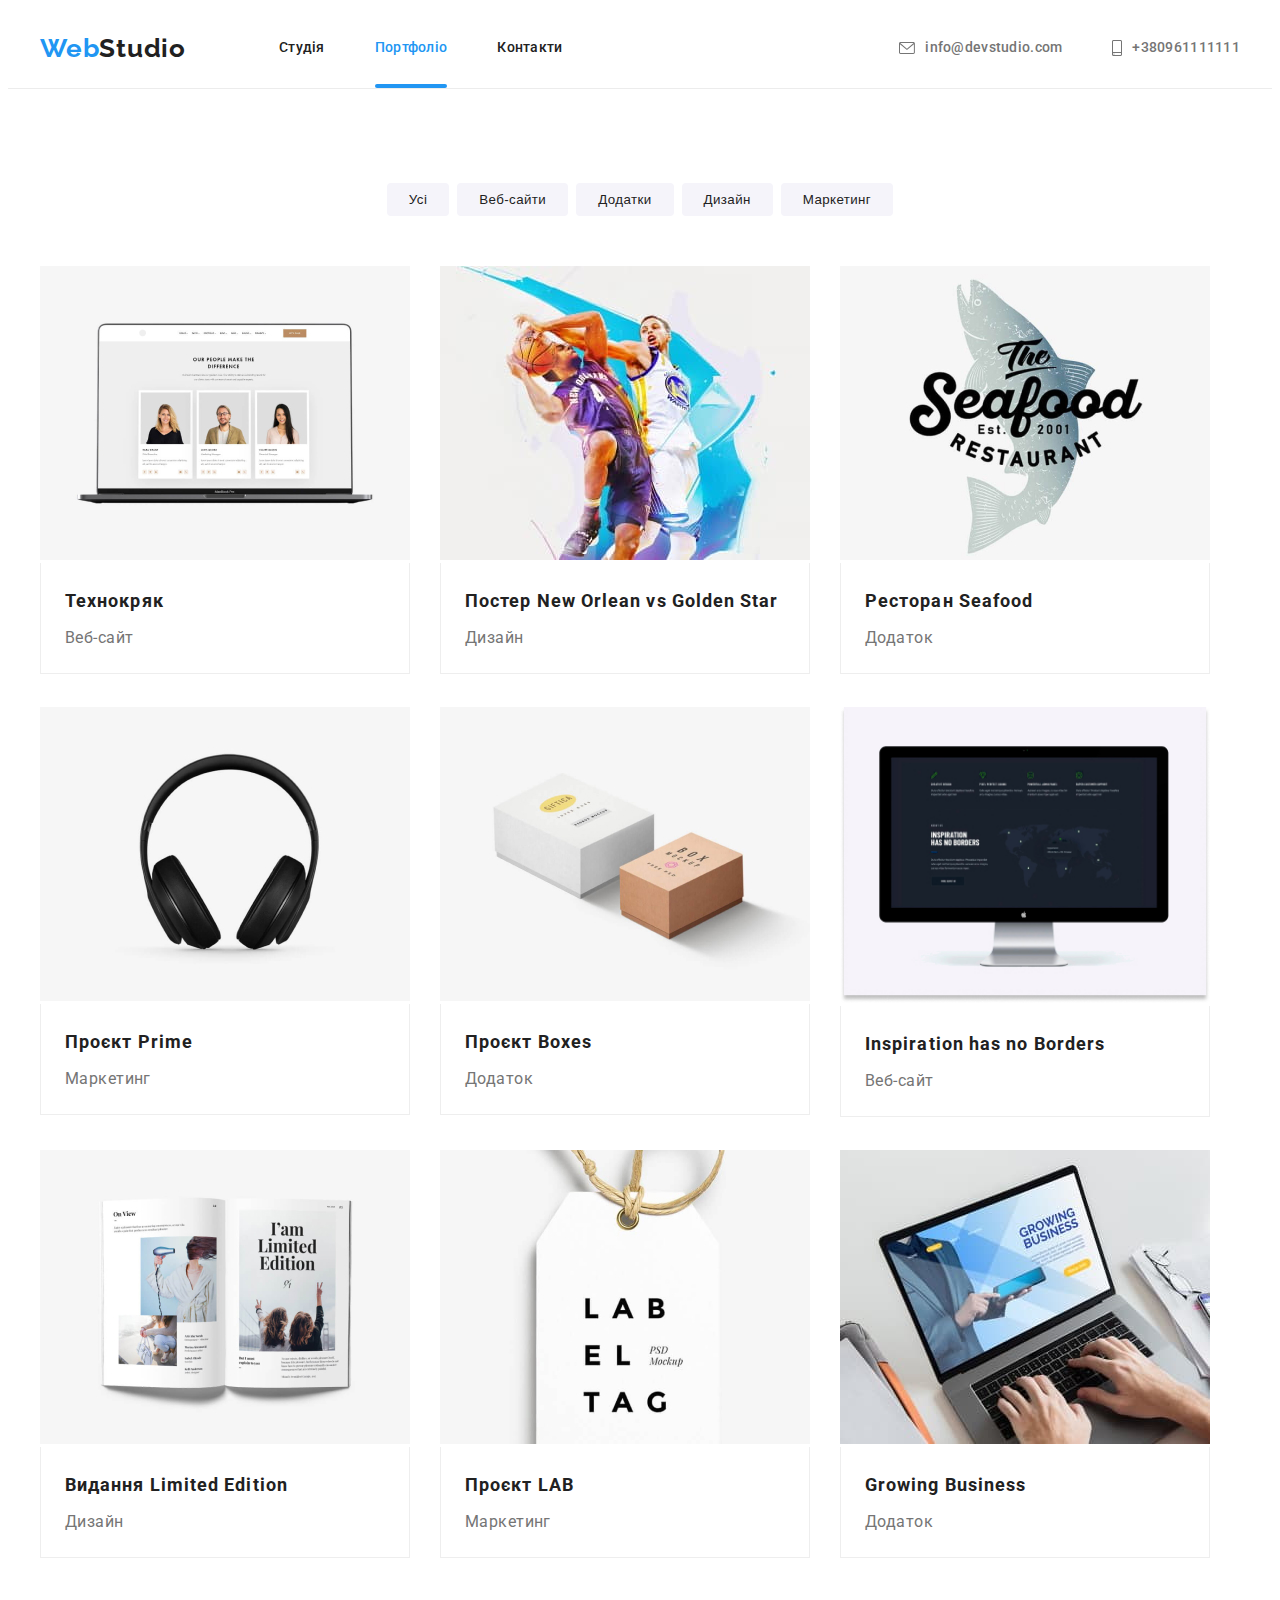
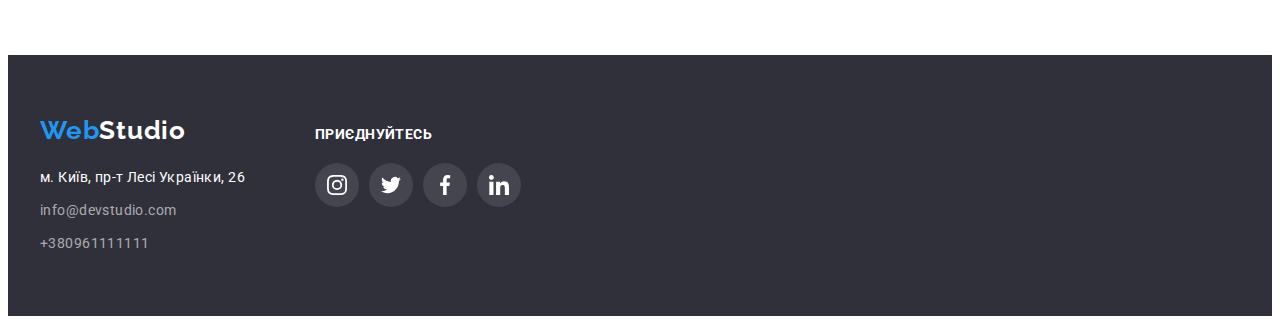
==== portfolio.html @ b55e035c "копіювання файлів" ====
<!DOCTYPE html>
<html lang="en">

<head>
    <meta charset="UTF-8">
    <meta http-equiv="X-UA-Compatible" content="IE=edge">
    <meta name="viewport" content="width=device-width, initial-scale=1.0">
    <title>Document</title>
    <link
        href="https://fonts.googleapis.com/css2?family=Raleway:wght@700&family=Roboto:wght@400;500;700;900&display=swap"
        rel="stylesheet" />
    <link rel="stylesheet" href="https://cdnjs.cloudflare.com/ajax/libs/modern-normalize/1.1.0/modern-normalize.min.css"
        integrity="sha512-wpPYUAdjBVSE4KJnH1VR1HeZfpl1ub8YT/NKx4PuQ5NmX2tKuGu6U/JRp5y+Y8XG2tV+wKQpNHVUX03MfMFn9Q=="
        crossorigin="anonymous" referrerpolicy="no-referrer" />
    <link rel="stylesheet" href="./css/styles.css" />
</head>

<body class="page">
    <!--Шапка сайта-->
    <header class="page-header">
        <div class="container contact-container">
            <nav class="main-nav">
                <a href="./index.html" class="logo"><span>Web</span><span class="studio">Studio</span></a>
                <ul class="nav-link list">
                    <li><a href="./index.html" class="menu-link link">Студія</a></li>
                    <li><a href="Портфоліо" class="menu-link link current">Портфоліо</a></li>
                    <li><a href="Контакти" class="menu-link link">Контакти</a></li>
                </ul>
            </nav>
                <ul class="contact-link list">
                    <li class="contact-list item">
                        <a href="mailto:info@devstudio.com" class="link">
                            <svg class="icon-header" width="16" height="12">
                                <use href="./images/icons.svg#icon-mail"></use>
                            </svg>
                            info@devstudio.com</a>
                    </li>
                    <li class="contact-list item">
                        <a href="tel:+380961111111" class="link">
                            <svg class="icon-header" width="10" height="16">
                                <use href="./images/icons.svg#icon-phone"></use>
                            </svg>
                            +380961111111</a>
                    </li>
                </ul>
        </div>
    </header>
    <main>
        <!--Контент страници портфолио-->
        <section class="section">
            <div class="container">
            <h1 class="visually-hidden">Приклади робіт</h1>
                <ul class="btns list">
                    <li><button type="button" class="btn-style">Усі</button></li>
                    <li><button type="button" class="btn-style">Веб-сайти</button></li>
                    <li><button type="button" class="btn-style">Додатки</button></li>
                    <li><button type="button" class="btn-style">Дизайн</button></li>
                    <li><button type="button" class="btn-style">Маркетинг</button></li>
                </ul>
                <ul class="desing-page">
                    <li class="addition">
                        <div class="addition-style">
                        <a class="items" href="">
                            <div class="addition-list">
                                <p class="work-text">Ресурс пропонує комплексні пропозиції з різним рівнем функціоналу та сервісів. Все це дозволить
                                    відвідувачу отримати вичерпні відомості про компанію чи приватну особу.</p>
                                <img src="./images/img6.jpg" alt="фото ноутбука" width="370">
                            </div>
                            <div class="desing-style">
                                <h2 class="desing-list">Технокряк</h2>
                                <p class="desing-title">Веб-сайт</p>
                            </div>
                        </a>
                        </div>
                    </li>
                    <li class="addition">
                        <div class="addition-style">
                            <a class="items" href="">
                                <div class="addition-list">
                                    <img src="./images/img7.jpg" alt="фото спортсмени" width="370">
                                    <div class="desing-text">
                                        <p class="work-text">Ресурс пропонує комплексні пропозиції з різним рівнем функціоналу та сервісів. Все
                                            це дозволить відвідувачу отримати вичерпні відомості про компанію чи приватну особу.</p>
                                    </div>
                                </div>
                                <div class="desing-style">
                                    <h2 class="desing-list">Постер New Orlean vs Golden Star</h2>
                                    <p class="desing-title">Дизайн</p>
                                </div>
                            </a>
                        </div>
                    </li>
                    <li class="addition">
                        <div class="addition-style">
                            <a class="items" href="">
                                <div class="addition-list">
                                    <img src="./images/img8.jpg" alt="фото логотип ресторану" width="370">
                                    <div class="desing-text">
                                        <p class="work-text">Ресурс пропонує комплексні пропозиції з різним рівнем функціоналу та сервісів.
                                            Все це дозволить відвідувачу отримати вичерпні відомості про компанію чи приватну особу.</p>
                                    </div>
                                </div>
                                <div class="desing-style">
                                    <h2 class="desing-list">Ресторан Seafood</h2>
                                    <p class="desing-title">Додаток</p>
                                </div>
                            </a>
                        </div>
                    </li>
                    <li class="addition">
                        <div class="addition-style">
                            <a class="items" href="">
                                <div class="addition-list">
                                    <img src="./images/img9.jpg" alt="фото навушники" width="370">
                                    <div class="desing-text">
                                        <p class="work-text">Ресурс пропонує комплексні пропозиції з різним рівнем функціоналу та сервісів.
                                            Все це дозволить відвідувачу отримати вичерпні відомості про компанію чи приватну особу.</p>
                                    </div>
                                </div>
                                <div class="desing-style">
                                    <h2 class="desing-list">Проєкт Prime</h2>
                                    <p class="desing-title">Маркетинг</p>
                                </div>
                            </a>
                        </div>
                    </li>
                    <li class="addition">
                        <div class="addition-style">
                            <a class="items" href="">
                                <div class="addition-list">
                                    <img src="./images/img10.jpg" alt="фото коробок" width="370">
                                    <div class="desing-text">
                                        <p class="work-text">Ресурс пропонує комплексні пропозиції з різним рівнем функціоналу та сервісів.
                                            Все це дозволить відвідувачу отримати вичерпні відомості про компанію чи приватну особу.</p>
                                    </div>
                                </div>
                                <div class="desing-style">
                                    <h2 class="desing-list">Проєкт Boxes</h2>
                                    <p class="desing-title">Додаток</p>
                                </div>
                            </a>
                        </div>
                    </li>
                    <li class="addition">
                        <div class="addition-style">
                            <a class="items" href="">
                                <div class="addition-list">
                                    <img src="./images/img11.jpg" alt="фото монітора" width="370">
                                    <div class="desing-text">
                                        <p class="work-text">Ресурс пропонує комплексні пропозиції з різним рівнем функціоналу та сервісів.
                                            Все це дозволить відвідувачу отримати вичерпні відомості про компанію чи приватну особу.</p>
                                    </div>
                                </div>
                                <div class="desing-style">
                                    <h2 class="desing-list">Inspiration has no Borders</h2>
                                    <p class="desing-title">Веб-сайт</p>
                                </div>
                            </a>
                        </div>
                    </li>
                    <li class="addition">
                        <div class="addition-style">
                            <a class="items" href="">
                                <div class="addition-list">
                                    <img src="./images/img12.jpg" alt="фото книжки" width="370">
                                    <div class="desing-text">
                                        <p class="work-text">Ресурс пропонує комплексні пропозиції з різним рівнем функціоналу та сервісів.
                                            Все це дозволить відвідувачу отримати вичерпні відомості про компанію чи приватну особу.</p>
                                    </div>
                                </div>
                                <div class="desing-style">
                                    <h2 class="desing-list">Видання Limited Edition</h2>
                                    <p class="desing-title">Дизайн</p>
                                </div>
                            </a>
                        </div>
                    </li>
                    <li class="addition">
                        <div class="addition-style">
                            <a class="items" href="">
                                <div class="addition-list">
                                    <img src="./images/img13.jpg" alt="фото етикетки" width="370">
                                    <div class="desing-text">
                                        <p class="work-text">Ресурс пропонує комплексні пропозиції з різним рівнем функціоналу та сервісів.
                                            Все це дозволить відвідувачу отримати вичерпні відомості про компанію чи приватну особу.</p>
                                    </div>
                                </div>
                                <div class="desing-style">
                                    <h2 class="desing-list">Проєкт LAB</h2>
                                    <p class="desing-title">Маркетинг</p>
                                </div>
                            </a>
                        </div>
                    </li>
                    <li class="addition">
                        <div class="addition-style">
                            <a class="items" href="">
                                <div class="addition-list">
                                    <img src="./images/img14.jpg" alt="фото руки на ноутбуці" width="370">
                                    <div class="desing-text">
                                        <p class="work-text">Ресурс пропонує комплексні пропозиції з різним рівнем функціоналу та сервісів.
                                            Все це дозволить відвідувачу отримати вичерпні відомості про компанію чи приватну особу.</p>
                                    </div>
                                </div>
                                <div class="desing-style">
                                    <h2 class="desing-list">Growing Business</h2>
                                    <p class="desing-title">Додаток</p>
                                </div>
                            </a>
                        </div>
                    </li>
                </ul>
            </div>
        </section>
    </main>
    <!--Футер-->

    <footer class="footer">
        <div class="container">
            <div class="container-content">
                <a href="./index.html" class="logo logo-title"><span>Web</span><span class="tipo">Studio</span></a>
                <address class="address">
                    <ul class="address-list">
                        <li><a href="https://www.google.com.ua/maps/place/%D0%B1%D1%83%D0%BB.+%D0%9B%D0%B5%D1%81%D0%B8+%D0%A3%D0%BA%D1%80%D0%B0%D0%B8%D0%BD%D0%BA%D0%B8,+26,+%D0%9A%D0%B8%D0%B5%D0%B2,+02000/@50.4265807,30.5383858,17z/data=!3m1!4b1!4m5!3m4!1s0x40d4cf0e033ecbe9:0x57a4dffefec77da0!8m2!3d50.4265807!4d30.5383858?hl=ru"
                                target="_blank" rel="noopener noreferrer" class="address-city"> м. Київ, пр-т Лесі Українки,
                                26</a></li>
                        <li class="top-list">
                            <a href="mailto:info@devstudio.com" class="address-mail">info@devstudio.com</a>
                        </li>
                        <li class="top-list">
                            <a href="tel:+380961111111" class="address-tel">+380961111111</a>
                        </li>
                    </ul>
                </address>
            </div>
            <div class="social-container-wrapper">
                <h2 class="social-title">приєднуйтесь</h2>
                <ul class="social-main-list">
                    <li class="social-top-icon">
                        <a href="" class="social-link link">
                            <svg class="icon-social" width="20" height="20">
                                <use href="./images/icons.svg#icon-instagram"></use>
                            </svg>
                        </a>
                    </li>
                    <li class="social-top-icon">
                        <a href="" class="social-link link">
                            <svg class="icon-social" width="20" height="20">
                                <use href="./images/icons.svg#icon-twitter"></use>
                            </svg>
                        </a>
                    </li>
                    <li class="social-top-icon">
                        <a href="" class="social-link link">
                            <svg class="icon-social" width="20" height="20">
                                <use href="./images/icons.svg#icon-facebook"></use>
                            </svg>
                        </a>
                    </li>
                    <li class="social-top-icon">
                        <a href="" class="social-link link">
                            <svg class="icon-social" width="20" height="20">
                                <use href="./images/icons.svg#icon-linkedin"></use>
                            </svg>
                        </a>
                    </li>
                </ul>
            </div>
        </div>
    </footer>
    <script src="./js/modal.js"></script>
    </body>
    
    </html>
---- css/styles.css ----
:root {
  --primary-text-color: #212121;
  --title-text-color: #757575;
  --accent-color: #2196f3;
  --primary-white-color: #ffffff;
  --primary-black-color: #2f303a;
  --title-white-color: rgba(255, 255, 255, 0.6);
  --background-grey-color: #F5F4FA;
  --icons-color: rgba(175, 177, 184, 1);
}

p,
h1,
h2,
h3,
h4,
h5,
h6 {
  margin: 0;
}

ul {
  margin: 0;
  padding-left: 0;
  list-style: none;
}

/* Шапка сайта */

body {
  background-color: var(--primary-white-color);
  color: var(--primary-text-color);
  font-family: roboto, sans-serif;
  font-size: 14px;
  letter-spacing: 0.03em;
}

.page-header {
  border-bottom: 1px solid #ececec;
}

.container {
  margin-left: auto;
  margin-right: auto;
  width: 1200px;
  padding-left: 15px;
  padding-right: 15px;
}

.list {
  padding: 0;
  margin: 0;
  list-style: none;
}

.link {
  display: flex;
  align-items: center;
  text-decoration: none;
  margin: 0;
}

a {
  text-decoration: none;
}

.button {
  cursor: pointer;
}

.section {
  padding-top: 94px;
  padding-bottom: 94px;
}

.main-nav,
.contact-container {
  display: flex;
  align-items: center;
}

.nav-link,
.contact-link {
  display: flex;
  align-items: center;
}

.nav-link {
  margin-left: 93px;
}

.logo {
  display: inline-block;
  color: var(--accent-color);
  font-family: raleway, sans-serif;
  font-size: 26px;
  font-weight: 700;
  line-height: 1.19;
  letter-spacing: 0.03em;
}

.studio {
  color: var(--primary-text-color);
}

.nav-link li:not(:first-child),
.contact-link li:not(:first-child) {
  margin-left: 50px;
}

.nav-link .link {
  display: block;
  padding: 32px 0;
  font-weight: 500;
  color: var(--primary-text-color);
  line-height: 1.14;
  letter-spacing: 0.02em;
  text-decoration: none;
  transition: color 250ms cubic-bezier(0.4, 0, 0.2, 1);
}

.contact-link {
  margin-left: auto;
  transition: color 250ms cubic-bezier(0.4, 0, 0.2, 1);
  }

.menu-link {
  position: relative;
}

.link.current::after {
  content: "";

  position: absolute;
  left: 0;
  bottom: 0;
  display: block;
  width: 100%;
  height: 4px;
  background-color: var(--accent-color);
  opacity: 1;
  transition: opacity 250ms cubic-bezier(0.4, 0, 0.2, 1);
  border-radius: 4px;
}

.icon-header {
  fill: currentColor;
  margin-right: 10px;
}

.contact-list .link {
  transition: color 250ms cubic-bezier(0.4, 0, 0.2, 1);
}

.contact-list .link:hover,
.contact-list .link:focus {
  color: var(--accent-color);
  fill: var(--accent-color);
}

.nav-link .link:hover,
.nav-link .link:focus {
  color: var(--accent-color);
}

.contact-link .link {
  padding: 32px 0;
  color: var(--title-text-color);
  font-weight: 500;
  line-height: 1.14;
  letter-spacing: 0.02em;
  text-decoration: none;
}

.link.current {
  color: var(--accent-color);
  font-weight: 500;
  font-size: 14px;
  line-height: 1.14;
  letter-spacing: 0.02em;
  text-decoration: none;
}

/* Герой */

.hero {
  padding-top: 200px;
  padding-bottom: 200px;
  text-align: center;
  margin: 0px auto;
  max-width: 1600px;
  background-color: var(--primary-black-color);
  background-position: center;
  background-size: cover;
  background-repeat: no-repeat;
  background-image: linear-gradient(rgba(47, 48, 58, 0.4),
        rgba(47, 48, 58, 0.4)),
      url(../images/Img001.jpg);
}

.hero-title {
  max-width: 696px;
  margin-right: auto;
  margin-left: auto;
  margin-bottom: 30px;
  color: var(--primary-white-color);
  font-weight: 900;
  font-size: 44px;
  line-height: 1.36;
  text-align: center;
  letter-spacing: 0.06em;
  text-transform: uppercase;
}

.button-primary {
  display: inline-block;
  color: var(--primary-white-color);
  background-color: var(--accent-color);
  font-family: inherit;
  font-style: normal;
  font-weight: 700;
  font-size: 16px;
  line-height: 1.88;
  align-items: center;
  text-align: center;
  cursor: pointer;
  padding: 10px 32px;
  letter-spacing: 0.06em;
  border-radius: 4px;
  border: none;
}

.backdrop.is-hidden {
  visibility: hidden;
  opacity: 0;
  pointer-events: none;
}

.backdrop {
  position: fixed;
  top: 0;
  left: 0;
  width: 100%;
  height: 100%;
  background-color: rgba(0, 0, 0, 0.2);
  opacity: 1;
  transition: opacity 250ms cubic-bezier(0.4, 0, 0.2, 1), 
  visibility 250ms cubic-bezier(0.4, 0, 0.2, 1);
}

.modal {
  position: absolute;
  top: 50%;
  left: 50%;
  transform: translate(-50%, -50%);
  min-height: 581px;
  min-width: 528px;
  background-color: var(--primary-white-color);
  border-radius: 4px;
}

.button-close {
  display: flex;
  align-items: center;
  justify-content: center;
  cursor: pointer;
  position: absolute;
  right: 8px;
  top: 8px;
  width: 30px;
  height: 30px;
  border-radius: 50%;
  border: 1px solid rgba(0, 0, 0, 0.1);
}

/* Особливості */

.section-peculiarities {
  padding-bottom: 0;
}

.peculiarities {
  display: flex;
  text-decoration: none;
  justify-content: center;
}

.peculiarities .item +.item {
  margin-left: 30px;
}

.icons-title {
  display: flex;
  align-items: center;
  justify-content: center;
  height: 120px;
  margin-bottom: 30px;
  border-radius: 4px;
  background-size: 70px;
  background-repeat: no-repeat;
  background-position: center;
  background-color: var(--background-grey-color);
}

.peculiarities-title {
  margin-bottom: 10px;
  color: var(--primary-text-color);
  font-weight: 700;
  font-size: 14px;
  line-height: 1.14;
  letter-spacing: 0.03em;
}

.peculiarities-text {
  width: 270px;
  color: var(--title-text-color);
  font-weight: 400;
  font-size: 14px;
  line-height: 1.7;
  letter-spacing: 0.03em;
}

/* Чим ми займаємося */

.section-title {
  margin-bottom: 50px;
  text-align: center;
  color: var(--primary-text-color);
  font-size: 36px;
  line-height: 1.17;
}

.container-work {
  display: flex;
}

.image-work {
  display: block;
  width: 370px;
}

.container-work .item +.item {
  margin-left: 30px;
}

.description-item {
  position: relative;
}

.description-title {
  display: flex;
  align-items: center;
  justify-content: center;
  position: absolute;
  bottom: 0;
  width: 370px;
  height: 70px;
  background-color: rgba(47, 48, 58, 0.8);
}

.description-list {
  font-weight: 700;
  line-height: 1.14;
  color: var(--primary-white-color);
  text-align: center;
  text-transform: uppercase;
}

/* Наша команда */

.team-container {
  width: 270px;
  box-shadow: 0px 1px 3px rgba(0, 0, 0, 0.12), 0px 1px 1px rgba(0, 0, 0, 0.14),
  0px 2px 1px rgba(0, 0, 0, 0.2);
  border-radius: 0px 0px 4px 4px;
  background: var(--primary-white-color);
}

.team-list {
  display: flex;
}

.team-list .item +.item {
  margin-left: 30px;
}

.team-comand {
  padding: 30px;
}

.social-list {
  display: flex;
  align-items: center;
  justify-content: center;
  gap: 10px;
}

.social-item {
  display: flex;
  align-items: center;
  justify-content: center;
  width: 44px;
  height: 44px;
  background-color: var(--primary-white-color);
  border-radius: 50%;
  transition: background-color 250ms cubic-bezier(0.4, 0, 0.2, 1);
}

.social-item .icon {
  fill:var(--icons-color)
}

.social-item:hover .icon,
.social-item:focus .icon {
  fill: var(--primary-white-color);
}

.social-item:hover,
.social-item:focus {
  background-color: var(--accent-color);
}

.team {
 background-color:var(--background-grey-color);
}

.team-name {
  margin-bottom: 10px;
  text-align: center;
  color: var(--primary-text-color);
  font-weight: 500;
  font-size: 16px;
  line-height: 1.19;
}

.team-position {
  margin-bottom: 16px;
  text-align: center;
  color: var(--title-text-color);
  font-weight: 400;
  font-size: 16px;
  line-height: 1.19;
}

 /*--Постійні кліенти--*/

.clients {
  display: flex;
}

.clients-link {
  display: flex;
  align-items: center;
  justify-content: center;
  border: 1px solid var(--icons-color);
  border-radius: 4px;
  width: 100%;
  height: 100%;
  transition: border-color 250ms cubic-bezier(0.4, 0, 0.2, 1);
}

.icon {
  transition: fill 250ms cubic-bezier(0.4, 0, 0.2, 1);
}

.clients-list { 
  width: 170px;
  height: 92px;
}

.clients-link .icon {
  fill: var(--icons-color);     
}

.clients .item +.item {
  margin-left: 30px;
}

.clients-link:hover,
.clients-link:focus {
  border-color: var(--accent-color);
}

.clients-link:hover .icon,
.clients-link:focus .icon {
  fill: var(--accent-color);
}

.btns {
  display: flex;
  justify-content: center;
  margin-bottom: 50px;
}

.btns li:not(:first-child) {
  margin-left: 8px;
}

.btns .btn-style {
  background-color: var(--background-grey-color);
  color: var(--primiry);
  font-weight: 500;
  line-height: 1.6;
  letter-spacing: 0.03em;
  padding: 6px 22px;
  border-radius: 4px;
  box-shadow: none;
  cursor: pointer;
  border: none;
  transition: color 250ms cubic-bezier(0.4, 0, 0.2, 1),
      background-color 250ms cubic-bezier(0.4, 0, 0.2, 1),
      box-shadow 250ms cubic-bezier(0.4, 0, 0.2, 1);
}

.btns .btn-style:hover,
.btns .btn-style:focus {
  background-color: var(--accent-color);
  color: var(--primary-white-color);
  box-shadow: 0px 3px 1px rgba(0, 0, 0, 0.1), 0px 1px 2px rgba(0, 0, 0, 0.08),
  0px 2px 2px rgba(0, 0, 0, 0.12);
}

.items {
  display: inline-block;
  transition: box-shadow 250ms cubic-bezier(0.4, 0, 0.2, 1);
}

.items .desing-style {
  overflow: hidden;
  padding: 20px 24px;
  border-left: 1px solid #eeeeee;
  border-right: 1px solid #eeeeee;
  border-bottom: 1px solid #eeeeee;
}

.items:hover,
.items:focus {
  box-shadow: 0px 1px 1px rgba(0, 0, 0, 0.12), 0px 4px 4px rgba(0, 0, 0, 0.06),
  1px 4px 6px rgba(0, 0, 0, 0.16);
}

.desing-page li {
  margin-left: 30px;
  margin-top: 30px;
}

.desing-page li:nth-child(3n + 1) {
  margin-left: 0px;
}

.desing-page li:nth-child(-n + 3) {
  margin-top: 0px;
}

.desing-page {
  display: flex;
  flex-wrap: wrap;
}

.addition-list {
  position: relative;
  overflow: hidden;
}

.addition-list .work-text {
  transition: transform 250ms cubic-bezier(0.4, 0, 0.2, 1);
}

.addition-style:hover .work-text {
  transform: translateY(0);
  background-color: rgba(33, 150, 243, 0.9);
}

.work-text {
  position: absolute;
  bottom: 0;
  left: 0;
  padding: 63px 24px;
  width: 100%;
  height: 100%;
  margin: 0;
  color: var(--primary-white-color);
  font-size: 18px;
  line-height: 1.56;
  text-decoration: none;
  transform: translateY(100%);
}

.desing-list {
  margin-bottom: 4px;
  color: var(--primary-text-color);
  font-weight: 700;
  font-size: 18px;
  line-height: 2;
  letter-spacing: 0.06em;
  text-decoration: none;
}

.desing-title {
  color: var(--title-text-color);
  font-size: 16px;
  line-height: 1.88;
  text-decoration: none;
}

/* Футер */

.footer {
  padding-top: 60px;
  padding-bottom: 60px;
  background-color: var(--primary-black-color);
}

.logo-title {
  margin-bottom: 20px;
}

.address-list .address-mail .address-tel {
  text-decoration: none;
  font-style: normal;
}

.address-mail:hover,
.address-mail:focus {
  color: var(--accent-color);
}

.address-tel:hover,
.address-tel:focus {
  color: var(--accent-color);
}

.top-list {
  margin-top: 9px;
}

.address-city {
  color: var(--primary-white-color);
  font-style: normal;
  line-height: 1.71;
  text-decoration: none;
}

.address-tel,
.address-mail {
  color: var(--title-white-color);
  font-style: normal;
  line-height: 1.71;
  text-decoration: none;
  transition: color 250ms cubic-bezier(0.4, 0, 0.2, 1);
}

.tipo {
  color: var(--primary-white-color);
}

.footer .container {
  display: flex;
  align-items: baseline;
}

.social-main-list {
  display: flex;
  gap: 10px;
}

.social-container-wrapper {
  margin-left: 70px;
  padding: 0;
}

.social-title {
  margin-bottom: 20px;
  color: var(--primary-white-color);
  font-style: normal;
  font-weight: 700;
  font-size: 14px;
  line-height: 1.14;
  letter-spacing: 0.03em;
  text-transform: uppercase;
}

.social-top-icon {
  display: flex;
  align-items: center;
  justify-content: center;
  width: 44px;
  height: 44px;
  background-color: rgba(255, 255, 255, 0.1);
  border-radius: 50%;
  cursor: pointer;
  transition: background-color 250ms cubic-bezier(0.4, 0, 0.2, 1);
}

.icon-social {
  fill: var(--primary-white-color);
}

.social-top-icon:focus,
.social-top-icon:hover {
  background-color: var(--accent-color);
}

.visually-hidden {
  position: absolute;
  width: 1px;
  height: 1px;
  margin: -1px;
  border: 0;
  padding: 0;

  white-space: nowrap;
  clip-path: inset(100%);
  clip: rect(0 0 0 0);
  overflow: hidden;
}
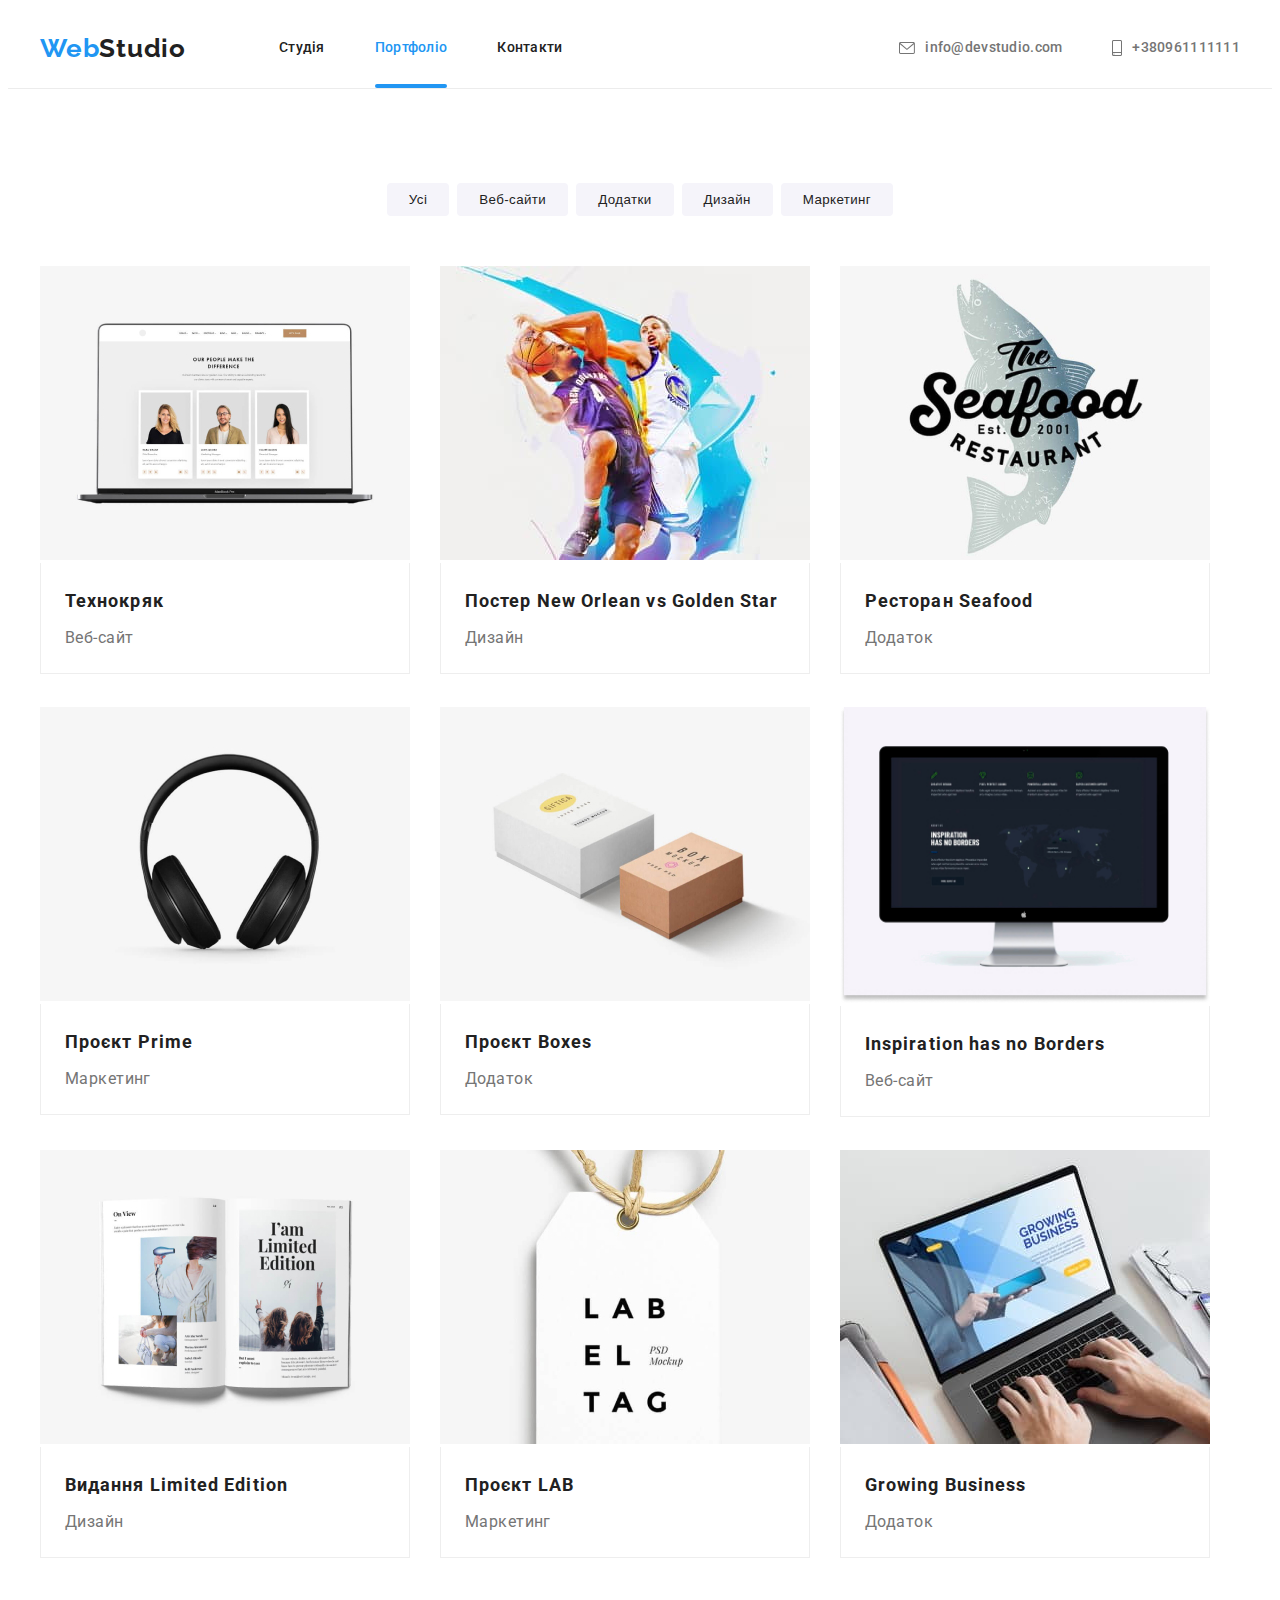
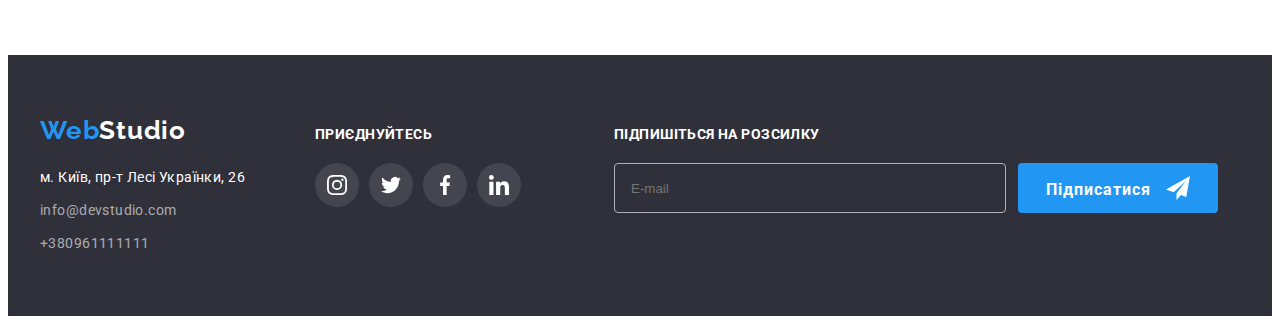
==== commit d957013f: "завершення роботи" ====
--- a/portfolio.html
+++ b/portfolio.html
@@ -266,6 +266,18 @@
                     </li>
                 </ul>
             </div>
+            <div class="subscription">
+                <h2 class="social-title">Підпишіться на розсилку</h2>
+                <label class="subscription-list">
+                    <input type="email" name="email" placeholder="E-mail" />
+                    <button class="btn-subscription" type="submit">Підписатися</button>
+                    <span class="btn-icon">
+                        <svg class="icon-subscription" width="24" height="24">
+                            <use href="./images/symbol-defs.svg#icon-fly"></use>
+                        </svg>
+                    </span>
+                </label>
+            </div>
         </div>
     </footer>
     <script src="./js/modal.js"></script>
--- a/css/styles.css
+++ b/css/styles.css
@@ -7,6 +7,7 @@
   --title-white-color: rgba(255, 255, 255, 0.6);
   --background-grey-color: #F5F4FA;
   --icons-color: rgba(175, 177, 184, 1);
+  --modal-text-color: rgba(117, 117, 117, 0.5);
 }
 
 p,
@@ -271,6 +272,7 @@
   height: 30px;
   border-radius: 50%;
   border: 1px solid rgba(0, 0, 0, 0.1);
+  transition: fill 250ms cubic-bezier(0.4, 0, 0.2, 1);
 }
 
 /* Особливості */
@@ -701,6 +703,198 @@
   background-color: var(--accent-color);
 }
 
+.subscription {
+  margin-left: 93px;
+}
+
+.subscription-list {
+  display: flex;
+  position: relative;
+}
+
+.subscription-list input {
+  margin: 0;
+  width: 358px;
+  padding: 15px 16px;
+  border-radius: 4px;
+  color: var(--primary-white-color);
+  border: 1px solid var(--icons-color);
+  background-color: var(--primary-black-color);
+  transition: border-color 250ms cubic-bezier(0.4, 0, 0.2, 1);
+  outline: none;
+}
+
+.subscription-list:focus input,
+.subscription-list:hover input {
+  border-color: var(--accent-color);
+}
+
+.btn-subscription {
+  text-align: left;
+  font-family: inherit;
+  font-style: normal;
+  font-weight: 700;
+  font-size: 16px;
+  line-height: 1.88;
+  letter-spacing: 0.06em;
+  width: 200px;
+  height: 50px;
+  margin-left: 12px;
+  padding: 12px 28px;
+  color: var(--primary-white-color);
+  background-color: var(--accent-color);
+  border-radius: 4px;
+  cursor: pointer;
+  border: none;
+}
+
+.icon-subscription {
+  position: absolute;
+  top: 13px;
+  right: 28px;
+}
+
+.modal-title {
+  margin-top: 40px;
+  margin-left: 40px;
+}
+
+.form {
+  width: 528px;
+  margin-left: auto;
+  margin-right: auto;
+}
+
+.form-field {
+  display: flex;
+  flex-direction: column;
+  margin: 12px 40px 20px 40px;
+}
+
+.form-label {
+  margin-bottom: 4px;
+  font-size: 12px;
+  line-height: 1.17;
+  letter-spacing: 0.01em;
+  color: var(--title-text-color);
+}
+
+.form-field input {
+  margin: 0;
+  padding: 11px 12px 11px 42px;
+  border-radius: 4px;
+  border: 1px solid var(--icons-color);
+  transition: border-color 250ms cubic-bezier(0.4, 0, 0.2, 1);
+  outline: none;
+}
+
+.form-checkbox {
+  display: block;
+  text-align: center;
+  margin-left: 7px;
+  margin-bottom: 30px;
+  font-size: 14px;
+  line-height: 1.71;
+  color: var(--title-text-color);
+}
+
+.form-field textarea {
+  font-size: 12px;
+  line-height: 1.17;
+  letter-spacing: 0.01em;
+  padding: 12px 16px;
+  border-radius: 4px;
+  border: 1px solid var(--icons-color);
+  outline: none;
+}
+
+.btn-modal {
+  display: inline-block;
+  align-items: center;
+  text-align: center;
+  font-family: inherit;
+  font-style: normal;
+  font-weight: 700;
+  font-size: 16px;
+  line-height: 1.88;
+  letter-spacing: 0.06em;
+  width: 200px;
+  height: 50px;
+  margin-left: 164px;
+  color: var(--primary-white-color);
+  background-color: var(--accent-color);
+  border-radius: 4px;
+  margin-bottom: 45px;
+  cursor: pointer;
+  border: none;
+}
+
+.button-close:focus,
+.button-close:hover {
+  fill:var(--accent-color);
+}
+
+.form-field:focus .icon-modal,
+.form-field:hover .icon-modal {
+  fill:var(--accent-color);
+}
+
+.form-field:focus input,
+.form-field:hover input {
+  border-color: var(--accent-color);
+}
+
+.form-field:focus textarea,
+.form-field:hover textarea {
+  border-color: var(--accent-color);
+}
+
+.condition {
+  color: var(--accent-color);
+  font-size: 14px;
+  line-height: 1.71;
+  text-decoration-line: underline;
+}
+
+.checkbox {
+  -webkit-appearance: none;
+  -moz-appearance: none;
+  appearance: none;
+  position: absolute;
+}
+
+.form-checkbox {
+  display: block;
+}
+
+.icon-checkbox {
+  display: inline-block;
+  width: 16px;
+  height: 15px;
+  border: 2px solid var(--primary-text-color);
+  border-radius: 4px;
+}
+
+.checkbox:checked + .icon-checkbox {
+  border-color: transparent;
+  background-color: var(--accent-color);
+  background-image: url("../images/icon\ check.svg");
+  background-size: contain;
+  background-origin: border-box;
+}
+
+.form-field {
+  position: relative;
+}
+
+.icon-modal {
+  position: absolute;
+  top: 50%;
+  left: 12px;
+  margin: 0;
+  transition: fill 250ms cubic-bezier(0.4, 0, 0.2, 1);
+}
+
 .visually-hidden {
   position: absolute;
   width: 1px;
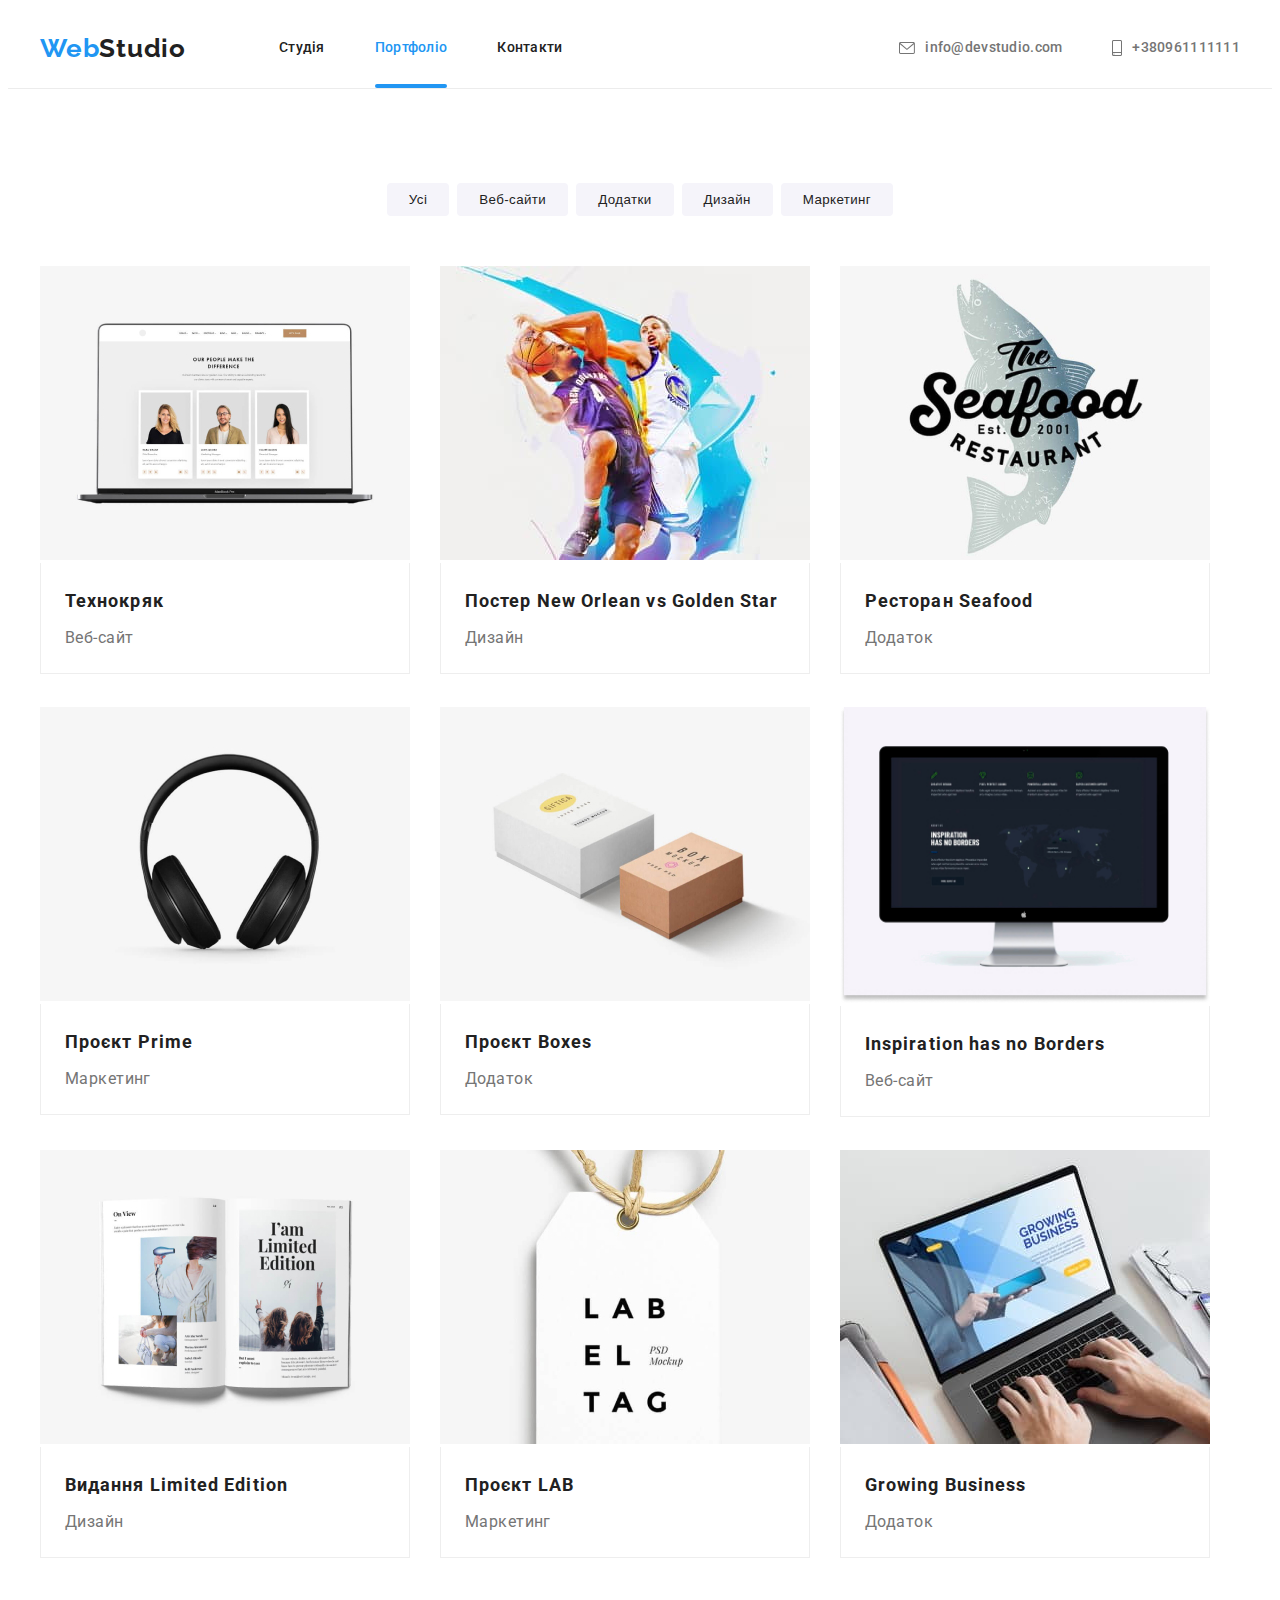
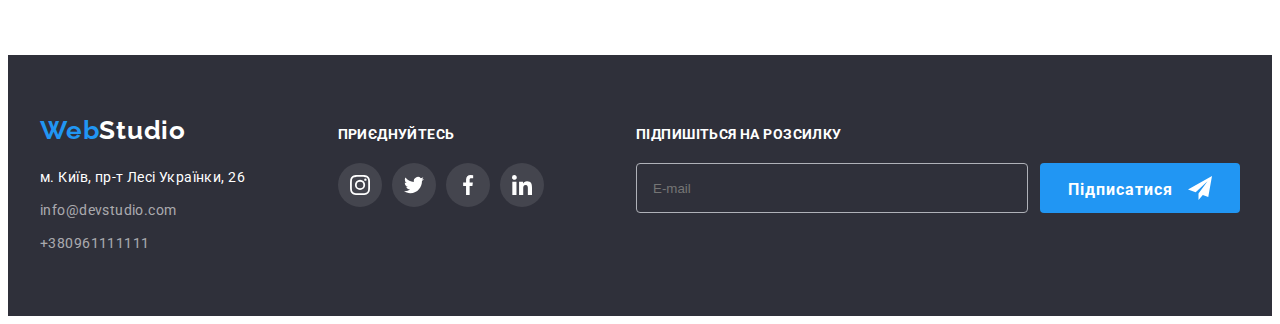
==== commit 54d8c6c8: "виправлення" ====
--- a/portfolio.html
+++ b/portfolio.html
@@ -266,6 +266,7 @@
                     </li>
                 </ul>
             </div>
+            <form action="">
             <div class="subscription">
                 <h2 class="social-title">Підпишіться на розсилку</h2>
                 <label class="subscription-list">
@@ -278,6 +279,7 @@
                     </span>
                 </label>
             </div>
+            </form>
         </div>
     </footer>
     <script src="./js/modal.js"></script>
--- a/css/styles.css
+++ b/css/styles.css
@@ -253,9 +253,10 @@
   position: absolute;
   top: 50%;
   left: 50%;
+  padding: 40px;
   transform: translate(-50%, -50%);
   min-height: 581px;
-  min-width: 528px;
+  width: 528px;
   background-color: var(--primary-white-color);
   border-radius: 4px;
 }
@@ -270,6 +271,7 @@
   top: 8px;
   width: 30px;
   height: 30px;
+  background-color: transparent;
   border-radius: 50%;
   border: 1px solid rgba(0, 0, 0, 0.1);
   transition: fill 250ms cubic-bezier(0.4, 0, 0.2, 1);
@@ -659,6 +661,7 @@
 .footer .container {
   display: flex;
   align-items: baseline;
+  justify-content: space-between;
 }
 
 .social-main-list {
@@ -667,7 +670,6 @@
 }
 
 .social-container-wrapper {
-  margin-left: 70px;
   padding: 0;
 }
 
@@ -703,10 +705,6 @@
   background-color: var(--accent-color);
 }
 
-.subscription {
-  margin-left: 93px;
-}
-
 .subscription-list {
   display: flex;
   position: relative;
@@ -724,7 +722,7 @@
   outline: none;
 }
 
-.subscription-list:focus input,
+.subscription-list:focus-within input,
 .subscription-list:hover input {
   border-color: var(--accent-color);
 }
@@ -755,23 +753,16 @@
 }
 
 .modal-title {
-  margin-top: 40px;
-  margin-left: 40px;
+  margin-bottom: 12px;
 }
 
 .form {
-  width: 528px;
   margin-left: auto;
   margin-right: auto;
 }
 
-.form-field {
-  display: flex;
-  flex-direction: column;
-  margin: 12px 40px 20px 40px;
-}
-
 .form-label {
+  display: block;
   margin-bottom: 4px;
   font-size: 12px;
   line-height: 1.17;
@@ -780,6 +771,8 @@
 }
 
 .form-field input {
+  width: 100%;
+  height: 40px;
   margin: 0;
   padding: 11px 12px 11px 42px;
   border-radius: 4px;
@@ -789,9 +782,9 @@
 }
 
 .form-checkbox {
-  display: block;
-  text-align: center;
-  margin-left: 7px;
+  display: flex;
+  align-items: center;
+  justify-content: center;
   margin-bottom: 30px;
   font-size: 14px;
   line-height: 1.71;
@@ -799,6 +792,11 @@
 }
 
 .form-field textarea {
+  display: block;
+  resize: none;
+  width: 100%;
+  height: 120px;
+  margin-bottom: 20px;
   font-size: 12px;
   line-height: 1.17;
   letter-spacing: 0.01em;
@@ -809,9 +807,10 @@
 }
 
 .btn-modal {
-  display: inline-block;
+  display: block;
   align-items: center;
   text-align: center;
+  margin: 0 auto;
   font-family: inherit;
   font-style: normal;
   font-weight: 700;
@@ -820,36 +819,32 @@
   letter-spacing: 0.06em;
   width: 200px;
   height: 50px;
-  margin-left: 164px;
   color: var(--primary-white-color);
   background-color: var(--accent-color);
   border-radius: 4px;
-  margin-bottom: 45px;
   cursor: pointer;
   border: none;
 }
 
 .button-close:focus,
 .button-close:hover {
-  fill:var(--accent-color);
-}
-
-.form-field:focus .icon-modal,
-.form-field:hover .icon-modal {
-  fill:var(--accent-color);
-}
-
-.form-field:focus input,
-.form-field:hover input {
+  fill: var(--accent-color);
+}
+
+.form-field:focus-within  .icon-modal {
+  fill: var(--accent-color);
+}
+
+.form-field input:focus  {
   border-color: var(--accent-color);
 }
 
-.form-field:focus textarea,
-.form-field:hover textarea {
+ .form-field textarea:focus {
   border-color: var(--accent-color);
 }
 
 .condition {
+  margin-left: 5px;
   color: var(--accent-color);
   font-size: 14px;
   line-height: 1.71;
@@ -863,16 +858,13 @@
   position: absolute;
 }
 
-.form-checkbox {
-  display: block;
-}
-
 .icon-checkbox {
   display: inline-block;
   width: 16px;
   height: 15px;
   border: 2px solid var(--primary-text-color);
   border-radius: 4px;
+  margin-right: 7px;
 }
 
 .checkbox:checked + .icon-checkbox {
@@ -881,10 +873,13 @@
   background-image: url("../images/icon\ check.svg");
   background-size: contain;
   background-origin: border-box;
+  background-position: center;
 }
 
 .form-field {
   position: relative;
+  display: block;
+  margin-bottom: 10px;
 }
 
 .icon-modal {
@@ -893,6 +888,7 @@
   left: 12px;
   margin: 0;
   transition: fill 250ms cubic-bezier(0.4, 0, 0.2, 1);
+  outline: none;
 }
 
 .visually-hidden {
